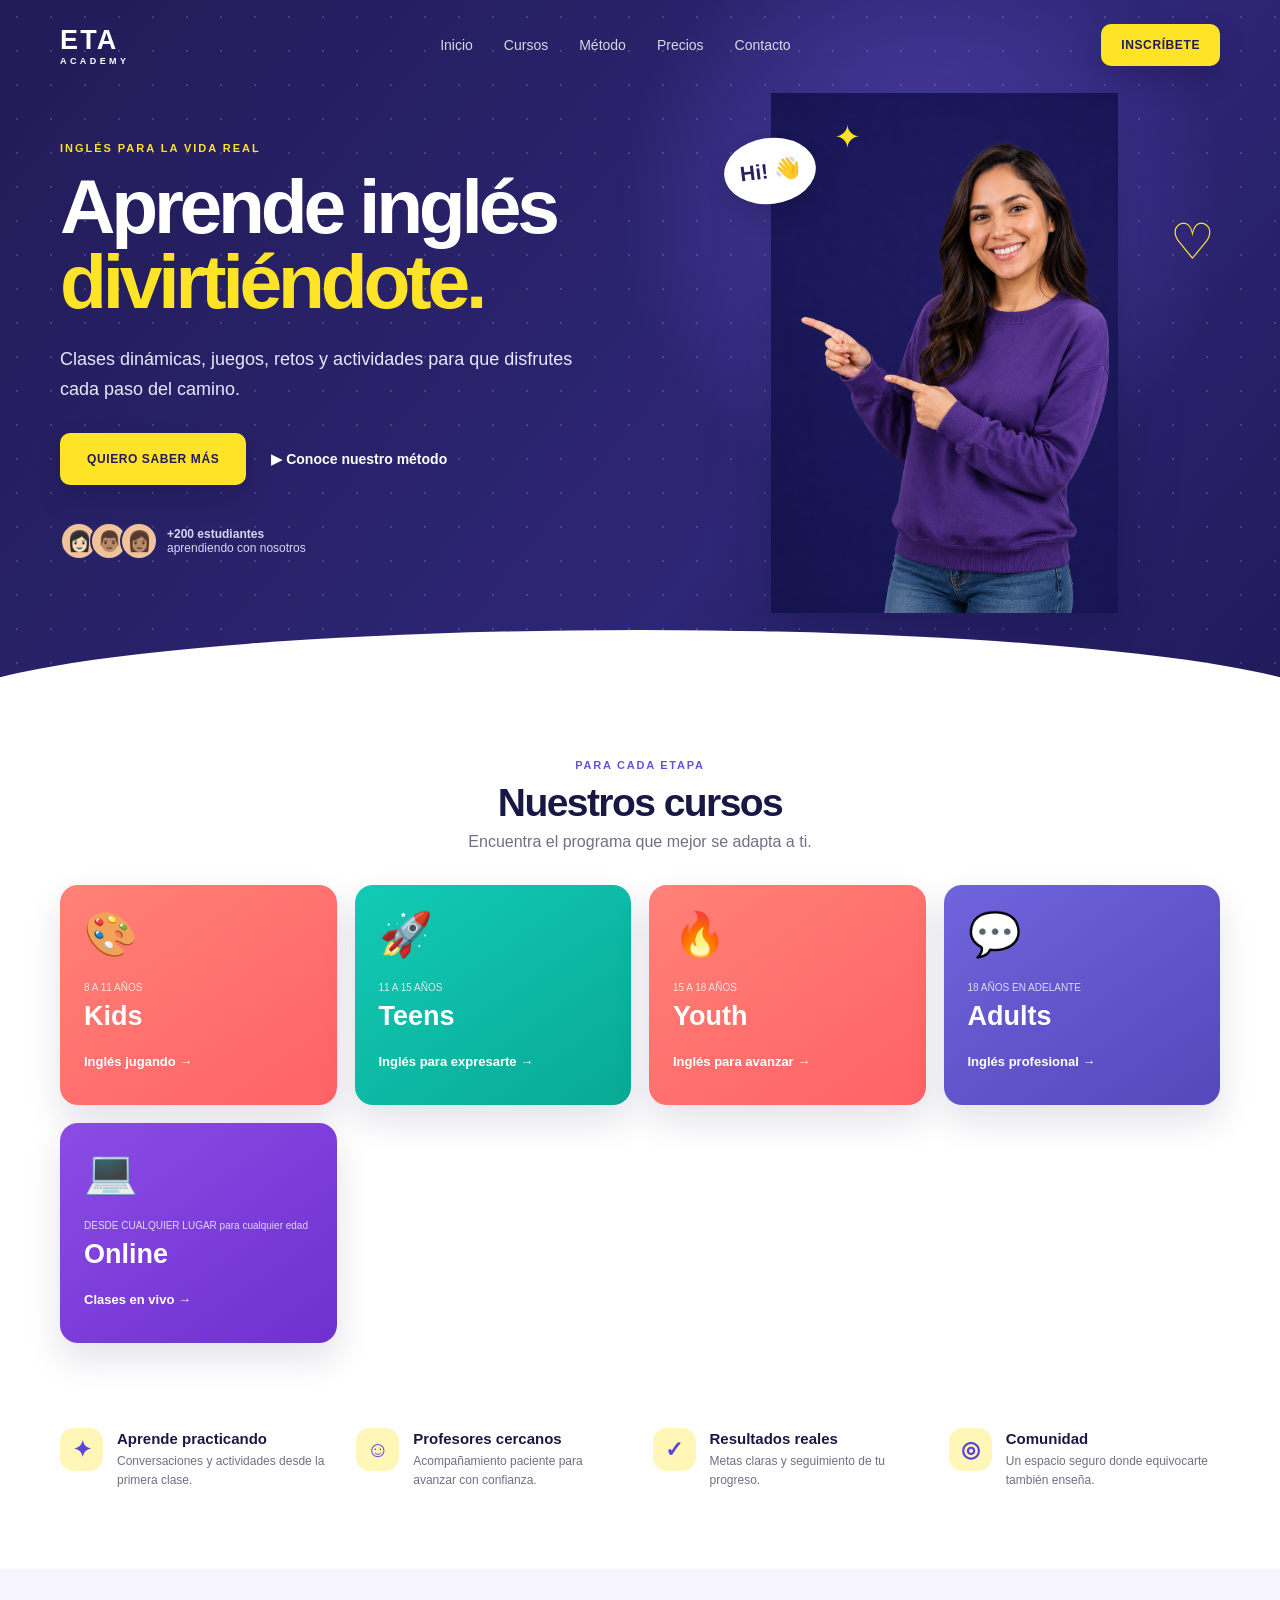
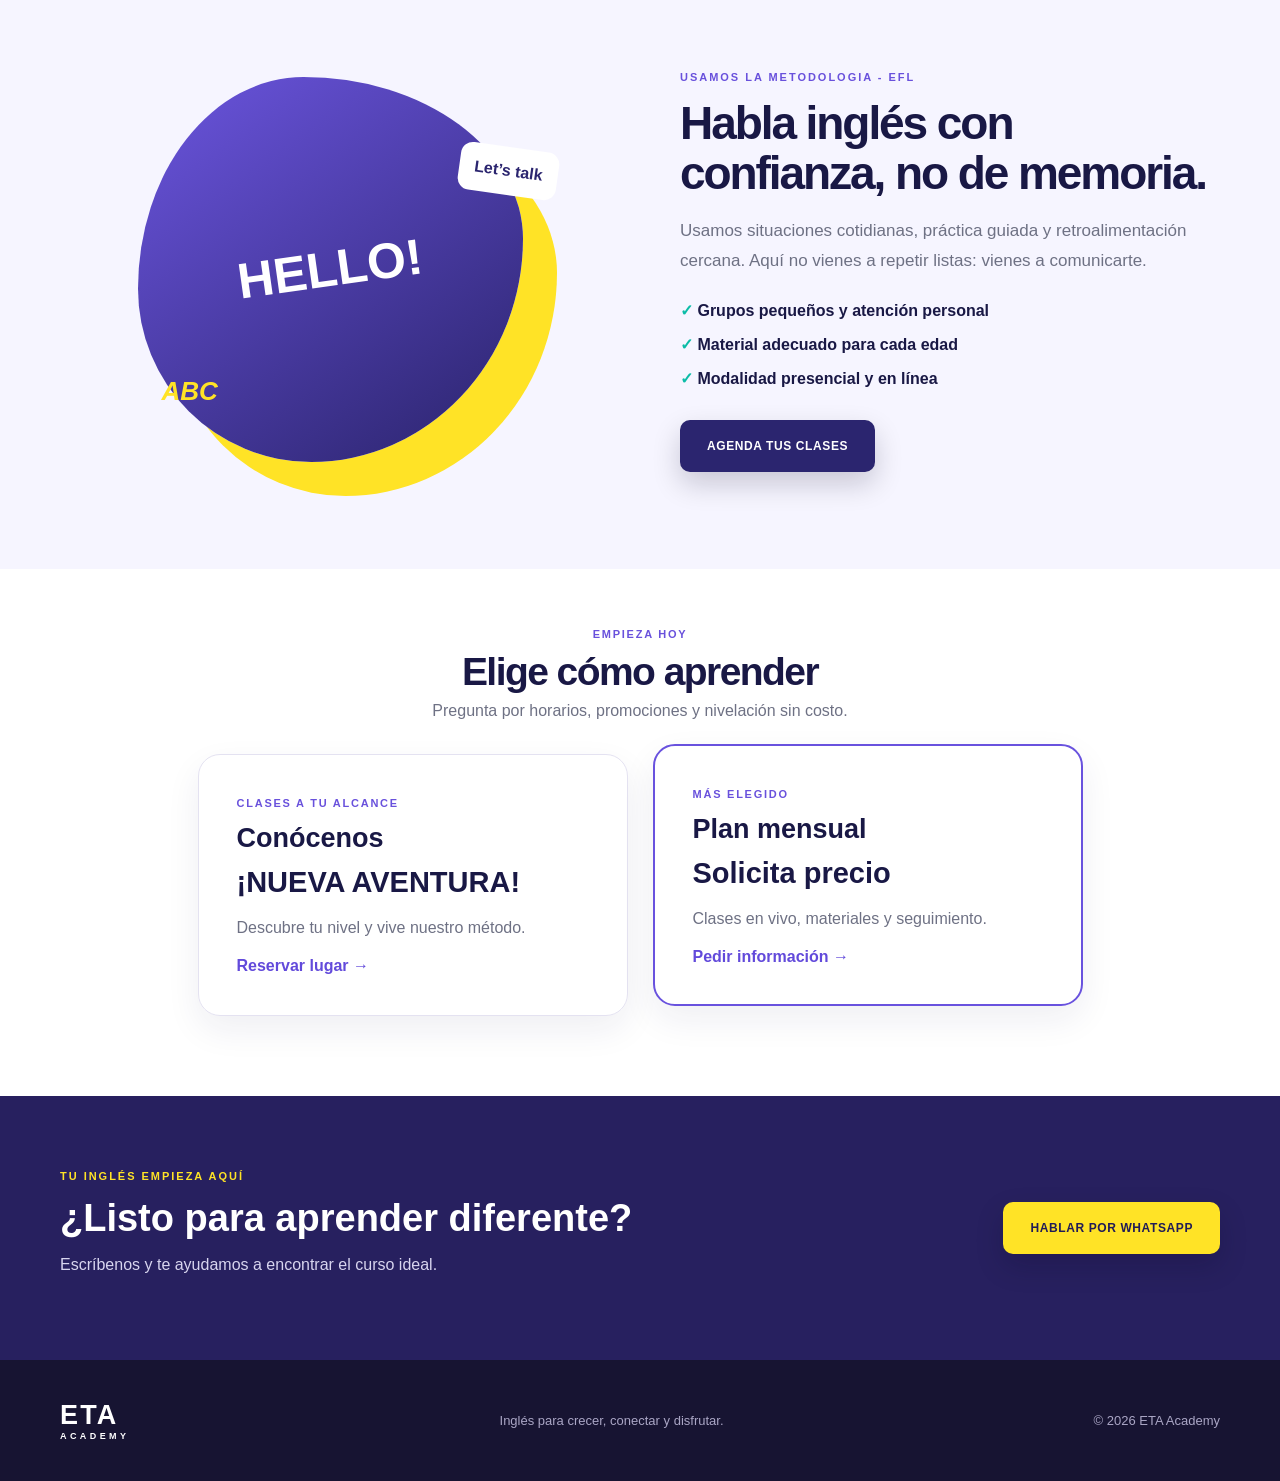
==== index.html @ 64747d6f "Update class description in index.html" ====
<!doctype html>
<html lang="es">
<head>
  <meta charset="UTF-8">
  <meta name="viewport" content="width=device-width, initial-scale=1.0">
  <meta name="description" content="Cursos de inglés para niños, adolescentes y adultos. Clases dinámicas presenciales y en línea.">
  <title>ETA Academy | Aprende inglés divirtiéndote</title>
  <link rel="stylesheet" href="styles.css">
</head>
<body>
  <header class="hero" id="inicio">
    <nav class="nav shell">
      <a class="brand" href="#inicio"><b>ETA</b><span>ACADEMY</span></a>
      <button class="menu" aria-label="Abrir menú" aria-expanded="false">☰</button>
      <div class="links">
        <a href="#inicio">Inicio</a><a href="#cursos">Cursos</a><a href="#metodo">Método</a>
        <a href="#precios">Precios</a><a href="#contacto">Contacto</a>
        

      </div>
      <a class="btn small" href="#contacto">Inscríbete</a>
    </nav>
    <div class="hero-grid shell">
      <div class="hero-copy">
        <span class="eyebrow">INGLÉS PARA LA VIDA REAL</span>
        <h1>Aprende inglés<br><em>divirtiéndote.</em></h1>
        <p>Clases dinámicas, juegos, retos y actividades para que disfrutes cada paso del camino.</p>
        <div class="actions"><a class="btn" href="#cursos">Quiero saber más</a><a href="#metodo">▶ Conoce nuestro método</a></div>
        <div class="students"><span>👩🏻</span><span>👨🏽</span><span>👩🏽</span><p><b>+200 estudiantes</b><br>aprendiendo con nosotros</p></div>
      </div>
      <div class="teacher">
        <div class="bubble">Hi! 👋</div><i class="star">✦</i><i class="heart">♡</i>
        <img src="assets/ita-teacher.png" alt="Profesora de inglés sonriendo y señalando">
      </div>
    </div>
    <div class="wave"></div>
  </header>

  <main>
    <section class="section shell" id="cursos">
      <div class="heading"><span>PARA CADA ETAPA</span><h2>Nuestros cursos</h2><p>Encuentra el programa que mejor se adapta a ti.</p></div>
      <div class="courses">
        <article class="coral"><b>🎨</b><small>8 A 11 AÑOS</small><h3>Kids</h3><a href="#contacto">Inglés jugando →</a></article>
        <article class="mint"><b>🚀</b><small>11 A 15 AÑOS</small><h3>Teens</h3><a href="#contacto">Inglés para expresarte →</a></article>
        <article class="orange"><b>🔥​</b><small>15 A 18 AÑOS</small><h3>Youth</h3><a href="#contacto">Inglés para avanzar →</a></article>
        <article class="violet"><b>💬</b><small>18 AÑOS EN ADELANTE</small><h3>Adults</h3><a href="#contacto">Inglés profesional →</a></article>
        <article class="purple"><b>💻</b><small>DESDE CUALQUIER LUGAR para cualquier edad</small><h3>Online</h3><a href="#contacto">Clases en vivo →</a></article>
      </div>
    </section>

    <section class="benefits shell">
      <article><b>✦</b><div><h3>Aprende practicando</h3><p>Conversaciones y actividades desde la primera clase.</p></div></article>
      <article><b>☺</b><div><h3>Profesores cercanos</h3><p>Acompañamiento paciente para avanzar con confianza.</p></div></article>
      <article><b>✓</b><div><h3>Resultados reales</h3><p>Metas claras y seguimiento de tu progreso.</p></div></article>
      <article><b>◎</b><div><h3>Comunidad</h3><p>Un espacio seguro donde equivocarte también enseña.</p></div></article>
    </section>

    <section class="method" id="metodo">
      <div class="method-grid shell">
        <div class="art"><div class="blob"><strong>HELLO!</strong><span>Let’s talk</span><i>ABC</i></div></div>
        <div class="method-copy"><span class="eyebrow purple-text">USAMOS LA METODOLOGIA - EFL</span><h2>Habla inglés con confianza, no de memoria.</h2><p>Usamos situaciones cotidianas, práctica guiada y retroalimentación cercana. Aquí no vienes a repetir listas: vienes a comunicarte.</p>
          <ul><li>✓ Grupos pequeños y atención personal</li><li>✓ Material adecuado para cada edad</li><li>✓ Modalidad presencial y en línea</li></ul>
          <a class="btn dark" href="#contacto">Agenda tus clases</a>
        </div>
      </div>
    </section>

    <section class="section shell" id="precios">
      <div class="heading"><span>EMPIEZA HOY</span><h2>Elige cómo aprender</h2><p>Pregunta por horarios, promociones y nivelación sin costo.</p></div>
      <div class="prices">
        <article><small>CLASES A TU ALCANCE</small><h3>Conócenos</h3><strong>¡NUEVA AVENTURA!</strong><p>Descubre tu nivel y vive nuestro método.</p><a href="#contacto">Reservar lugar →</a></article>
        <article class="featured"><small>MÁS ELEGIDO</small><h3>Plan mensual</h3><strong>Solicita precio</strong><p>Clases en vivo, materiales y seguimiento.</p><a href="#contacto">Pedir información →</a></article>
      </div>
    </section>

    <section class="cta" id="contacto"><div class="shell"><div><span class="eyebrow">TU INGLÉS EMPIEZA AQUÍ</span><h2>¿Listo para aprender diferente?</h2><p>Escríbenos y te ayudamos a encontrar el curso ideal.</p></div><a class="btn" href="https://wa.me/525545392497?text=Hola%2C%20quiero%20informaci%C3%B3n%20sobre%20los%20cursos%20de%20ETA%20Academy">Hablar por WhatsApp</a></div></section>
  </main>
  <footer><div class="shell"><div class="brand"><b>ETA</b><span>ACADEMY</span></div><p>Inglés para crecer, conectar y disfrutar.</p><p>© 2026 ETA Academy</p></div></footer>
  <script src="script.js"></script>
</body>
</html>
---- styles.css ----
:root {
  --ink: #191845;
  --indigo: #27205f;
  --yellow: #ffe326;
  --muted: #6e7184;
}
* {
  box-sizing: border-box;
}
html {
  scroll-behavior: smooth;
}
body {
  margin: 0;
  color: var(--ink);
  font-family: Arial, Helvetica, sans-serif;
}
a {
  text-decoration: none;
  color: inherit;
}
.shell {
  width: min(1160px, calc(100% - 40px));
  margin: auto;
}
.hero {
  min-height: 700px;
  position: relative;
  overflow: hidden;
  color: #fff;
  background:
    radial-gradient(circle at 72% 30%, #5142ad 0, transparent 29%),
    linear-gradient(130deg, #211c57, #2e2676 63%, #211b5b);
}
.hero:before {
  content: "";
  position: absolute;
  inset: 0;
  opacity: 0.15;
  background-image: radial-gradient(#fff 1px, transparent 1px);
  background-size: 34px 34px;
}
.nav {
  height: 90px;
  display: flex;
  align-items: center;
  justify-content: space-between;
  position: relative;
  z-index: 5;
}
.brand {
  display: flex;
  flex-direction: column;
  font-size: 9px;
  font-weight: 700;
  letter-spacing: 0.38em;
}
.brand b {
  font-size: 27px;
  letter-spacing: 0.08em;
}
.links {
  display: flex;
  gap: 31px;
  font-size: 14px;
}
.links a {
  opacity: 0.82;
}
.links a:hover {
  color: var(--yellow);
  opacity: 1;
}
.btn {
  display: inline-flex;
  min-height: 52px;
  align-items: center;
  justify-content: center;
  padding: 0 27px;
  border-radius: 10px;
  background: var(--yellow);
  color: #211c57;
  text-transform: uppercase;
  font-size: 12px;
  letter-spacing: 0.05em;
  font-weight: 900;
  box-shadow: 0 12px 28px #09062130;
  transition: 0.2s;
}
.btn:hover {
  transform: translateY(-2px);
}
.btn.small {
  min-height: 42px;
  padding: 0 20px;
}
.menu {
  display: none;
  background: none;
  border: 0;
  color: #fff;
  font-size: 25px;
}
.hero-grid {
  min-height: 525px;
  display: grid;
  grid-template-columns: 1.05fr 0.95fr;
  align-items: center;
  position: relative;
  z-index: 2;
}
.eyebrow {
  display: inline-block;
  margin-bottom: 15px;
  color: var(--yellow);
  font-size: 11px;
  font-weight: 900;
  letter-spacing: 0.18em;
}
.hero h1 {
  margin: 0;
  font-size: clamp(52px, 6vw, 80px);
  line-height: 0.98;
  letter-spacing: -0.055em;
}
.hero h1 em {
  color: var(--yellow);
  font-style: normal;
}
.hero-copy > p {
  max-width: 520px;
  margin: 24px 0 28px;
  color: #e9e7ff;
  font-size: 18px;
  line-height: 1.7;
}
.actions {
  display: flex;
  align-items: center;
  gap: 25px;
  font-weight: 700;
  font-size: 14px;
}
.students {
  display: flex;
  align-items: center;
  margin-top: 30px;
}
.students > span {
  display: grid;
  place-items: center;
  width: 38px;
  height: 38px;
  margin-right: -8px;
  border: 2px solid #2a246c;
  border-radius: 50%;
  background: #f1c39b;
  font-size: 20px;
}
.students p {
  margin-left: 17px;
  color: #d9d5f2;
  font-size: 12px;
}
.teacher {
  height: 520px;
  position: relative;
  display: flex;
  align-items: flex-end;
  justify-content: center;
}
.teacher img {
  width: 100%;
  height: 100%;
  object-fit: contain;
  object-position: bottom;
  filter: drop-shadow(0 22px 28px #09062840);
}
.bubble {
  position: absolute;
  z-index: 3;
  top: 45px;
  left: 55px;
  padding: 21px 16px;
  border-radius: 50%;
  background: #fff;
  color: #282160;
  font-size: 21px;
  font-weight: 900;
  transform: rotate(-7deg);
  box-shadow: 0 12px 25px #0002;
}
.star,
.heart {
  position: absolute;
  z-index: 3;
  color: var(--yellow);
  font-size: 32px;
  font-style: normal;
}
.star {
  top: 25px;
  left: 165px;
}
.heart {
  top: 120px;
  right: 5px;
  font-size: 50px;
}
.wave {
  position: absolute;
  z-index: 3;
  left: -5%;
  right: -5%;
  bottom: -110px;
  height: 180px;
  border-radius: 50% 50% 0 0/45% 45% 0 0;
  background: #fff;
}
.section {
  padding: 55px 0 80px;
}
.heading {
  text-align: center;
  margin-bottom: 34px;
}
.heading > span,
.prices small {
  color: #6951dc;
  font-size: 11px;
  font-weight: 900;
  letter-spacing: 0.16em;
}
.heading h2 {
  margin: 8px 0;
  font-size: 39px;
  letter-spacing: -0.04em;
}
.heading p {
  margin: 0;
  color: var(--muted);
}
.courses {
  display: grid;
  grid-template-columns: repeat(4, 1fr);
  gap: 18px;
}
.courses article {
  min-height: 220px;
  padding: 24px;
  border-radius: 18px;
  color: #fff;
  box-shadow: 0 16px 35px #1e195020;
  transition: 0.25s;
}
.courses article:hover {
  transform: translateY(-6px);
}
.courses b {
  display: block;
  margin-bottom: 17px;
  font-size: 43px;
}
.courses small {
  font-size: 10px;
  opacity: 0.78;
}
.courses h3 {
  margin: 6px 0 20px;
  font-size: 27px;
}
.courses a {
  font-size: 13px;
  font-weight: 800;
}
.coral {
  background: linear-gradient(145deg, #ff8177, #ff6265);
}
.mint {
  background: linear-gradient(145deg, #12cbb5, #08a995);
}
.orange
{
    background: linear-gradient(145deg, #ff8177, #ff6265);
}
.violet {
  background: linear-gradient(145deg, #7064dc, #5547bc);
}
.purple {
  background: linear-gradient(145deg, #8b4ce5, #6e30cf);
}
.benefits {
  display: grid;
  grid-template-columns: repeat(4, 1fr);
  gap: 25px;
  padding: 5px 0 80px;
}
.benefits article {
  display: flex;
  gap: 14px;
}
.benefits article > b {
  flex: 0 0 43px;
  height: 43px;
  display: grid;
  place-items: center;
  border-radius: 14px;
  background: #fff6b8;
  color: #5b45d8;
  font-size: 22px;
}
.benefits h3 {
  margin: 2px 0 5px;
  font-size: 15px;
}
.benefits p {
  margin: 0;
  color: var(--muted);
  font-size: 12px;
  line-height: 1.55;
}
.method {
  padding: 90px 0;
  background: #f6f5ff;
}
.method-grid {
  display: grid;
  grid-template-columns: 1fr 1fr;
  gap: 80px;
  align-items: center;
}
.art {
  min-height: 420px;
  display: grid;
  place-items: center;
}
.blob {
  width: 385px;
  height: 385px;
  position: relative;
  display: grid;
  place-items: center;
  border-radius: 43% 57% 55% 45%/55% 42% 58% 45%;
  background: linear-gradient(145deg, #6b55df, #2a236b);
  box-shadow: 34px 34px 0 var(--yellow);
  color: #fff;
}
.blob strong {
  font-size: 50px;
  transform: rotate(-8deg);
}
.blob span {
  position: absolute;
  right: -35px;
  top: 70px;
  padding: 15px;
  border-radius: 12px;
  background: #fff;
  color: #2b256f;
  font-weight: 800;
  transform: rotate(8deg);
}
.blob i {
  position: absolute;
  left: 24px;
  bottom: 55px;
  color: var(--yellow);
  font-size: 26px;
  font-weight: 900;
}
.purple-text {
  color: #6951dc;
}
.method-copy h2 {
  margin: 0;
  font-size: 46px;
  line-height: 1.1;
  letter-spacing: -0.045em;
}
.method-copy > p {
  color: var(--muted);
  font-size: 17px;
  line-height: 1.75;
}
.method-copy ul {
  list-style: none;
  padding: 0;
  margin: 25px 0 32px;
  display: grid;
  gap: 15px;
  font-weight: 700;
}
.method-copy li::first-letter {
  color: #0bbca7;
}
.btn.dark {
  background: #2b256f;
  color: #fff;
}
.prices {
  display: grid;
  grid-template-columns: repeat(2, minmax(0, 430px));
  justify-content: center;
  gap: 25px;
}
.prices article {
  padding: 38px;
  border: 1px solid #e4e2f1;
  border-radius: 22px;
  box-shadow: 0 14px 35px #1d184e12;
}
.prices .featured {
  border: 2px solid #6952de;
  transform: translateY(-10px);
}
.prices h3 {
  margin: 12px 0;
  font-size: 27px;
}
.prices strong {
  font-size: 29px;
}
.prices p {
  color: var(--muted);
  line-height: 1.6;
}
.prices a {
  color: #624adb;
  font-weight: 900;
}
.cta {
  padding: 70px 0;
  background: #27205f;
  color: #fff;
}
.cta > .shell {
  display: flex;
  align-items: center;
  justify-content: space-between;
  gap: 40px;
}
.cta h2 {
  margin: 0;
  font-size: 38px;
}
.cta p {
  color: #d8d5ef;
}
footer {
  padding: 40px 0;
  background: #171432;
  color: #fff;
}
footer > .shell {
  display: flex;
  align-items: center;
  justify-content: space-between;
}
footer p {
  color: #aaa6c5;
  font-size: 13px;
}
@media (max-width: 900px) {
  .links {
    display: none;
    position: absolute;
    top: 70px;
    left: 0;
    right: 0;
    padding: 24px;
    flex-direction: column;
    background: #211c57;
    border-radius: 14px;
  }
  .links.open {
    display: flex;
  }
  .menu {
    display: block;
  }
  .nav > .btn {
    display: none;
  }
  .hero-grid {
    grid-template-columns: 1fr;
    text-align: center;
    padding-top: 45px;
  }
  .hero-copy {
    display: flex;
    flex-direction: column;
    align-items: center;
  }
  .teacher {
    height: 430px;
    width: min(520px, 100%);
    margin: auto;
  }
  .wave {
    bottom: -135px;
  }
  .courses,
  .benefits {
    grid-template-columns: repeat(2, 1fr);
  }
  .method-grid {
    grid-template-columns: 1fr;
    gap: 30px;
  }
  .method-copy {
    text-align: center;
  }
  .method-copy ul {
    width: max-content;
    max-width: 100%;
    margin-inline: auto;
    text-align: left;
  }
}
@media (max-width: 600px) {
  .shell {
    width: calc(100% - 28px);
  }
  .nav {
    height: 72px;
  }
  .hero h1 {
    font-size: 47px;
  }
  .hero-copy > p {
    font-size: 16px;
  }
  .actions {
    flex-direction: column;
  }
  .teacher {
    height: 360px;
  }
  .bubble {
    left: 5px;
    top: 20px;
  }
  .courses,
  .benefits,
  .prices {
    grid-template-columns: 1fr;
  }
  .section {
    padding: 55px 0;
  }
  .method {
    padding: 60px 0;
  }
  .art {
    min-height: 310px;
  }
  .blob {
    width: 270px;
    height: 270px;
    box-shadow: 20px 20px 0 var(--yellow);
  }
  .blob strong {
    font-size: 37px;
  }
  .method-copy h2 {
    font-size: 36px;
  }
  .prices .featured {
    transform: none;
  }
  .cta > .shell,
  footer > .shell {
    flex-direction: column;
    text-align: center;
    gap: 20px;
  }
}
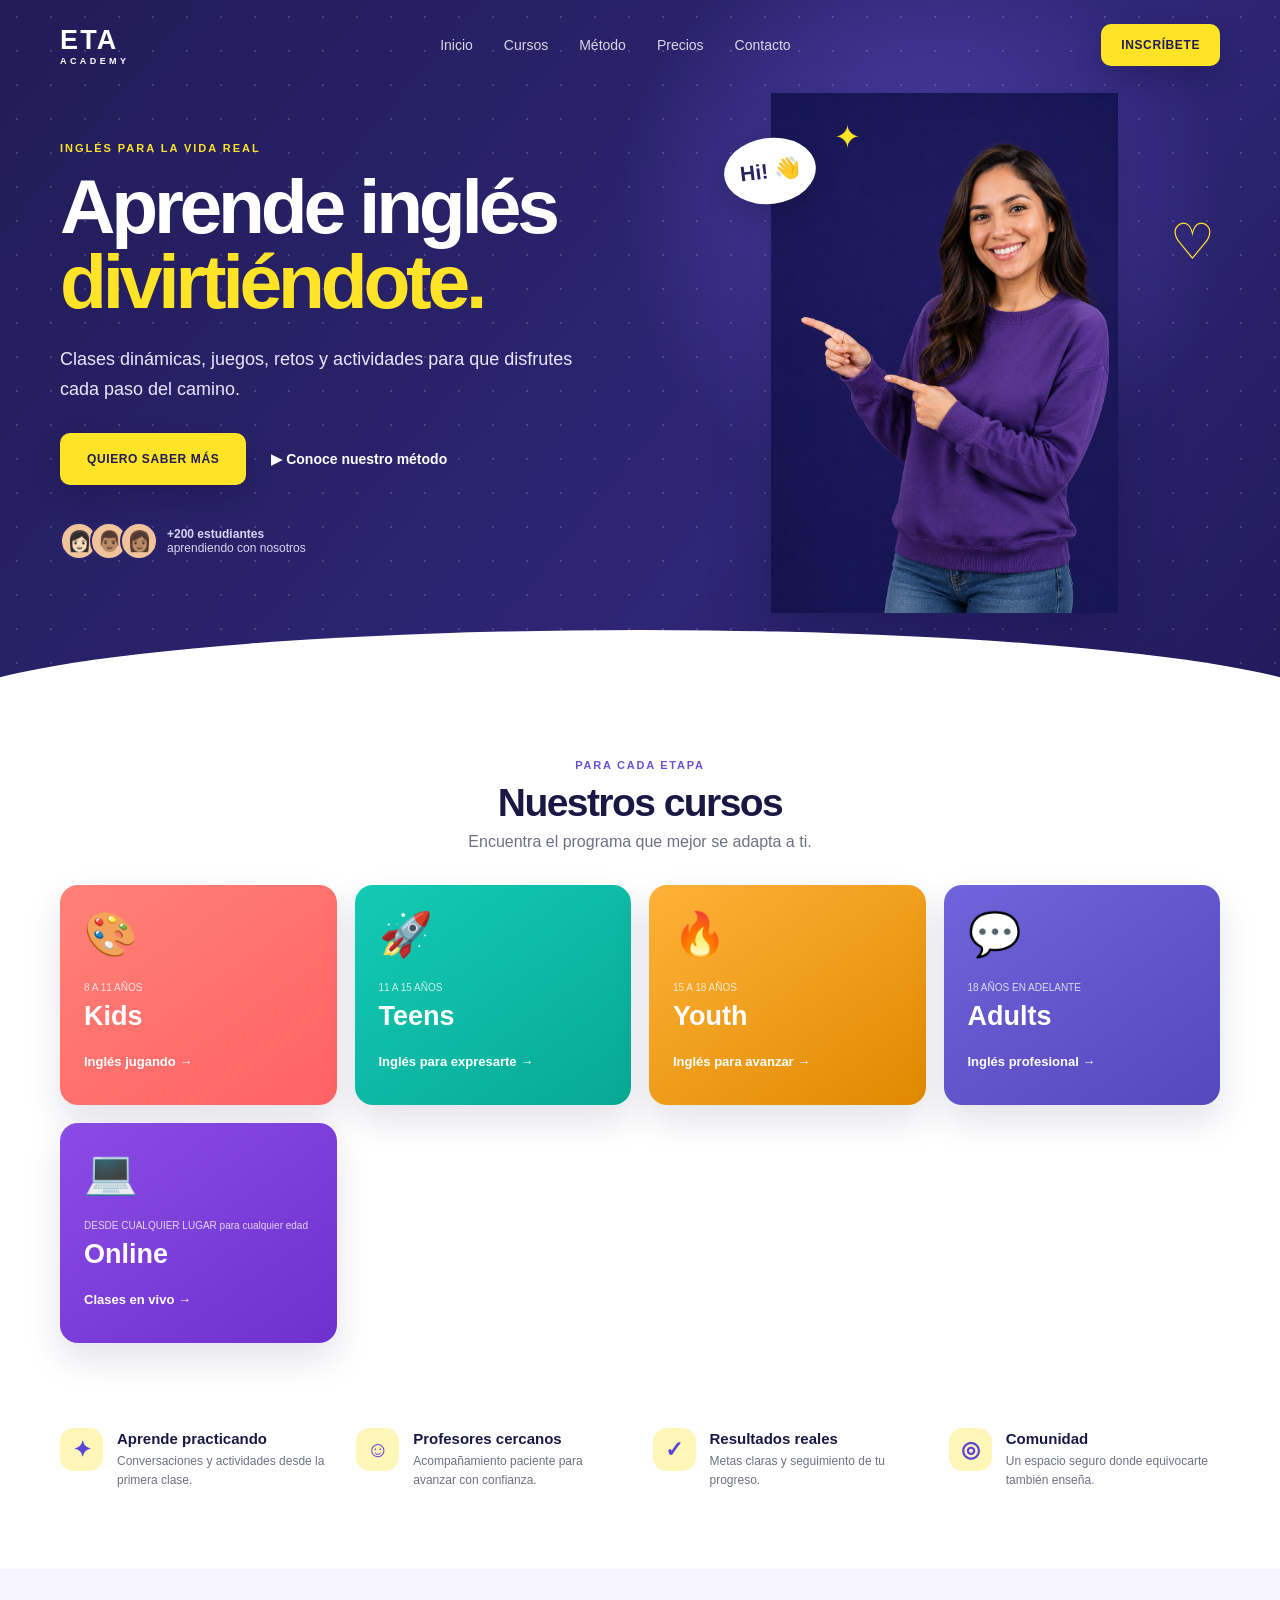
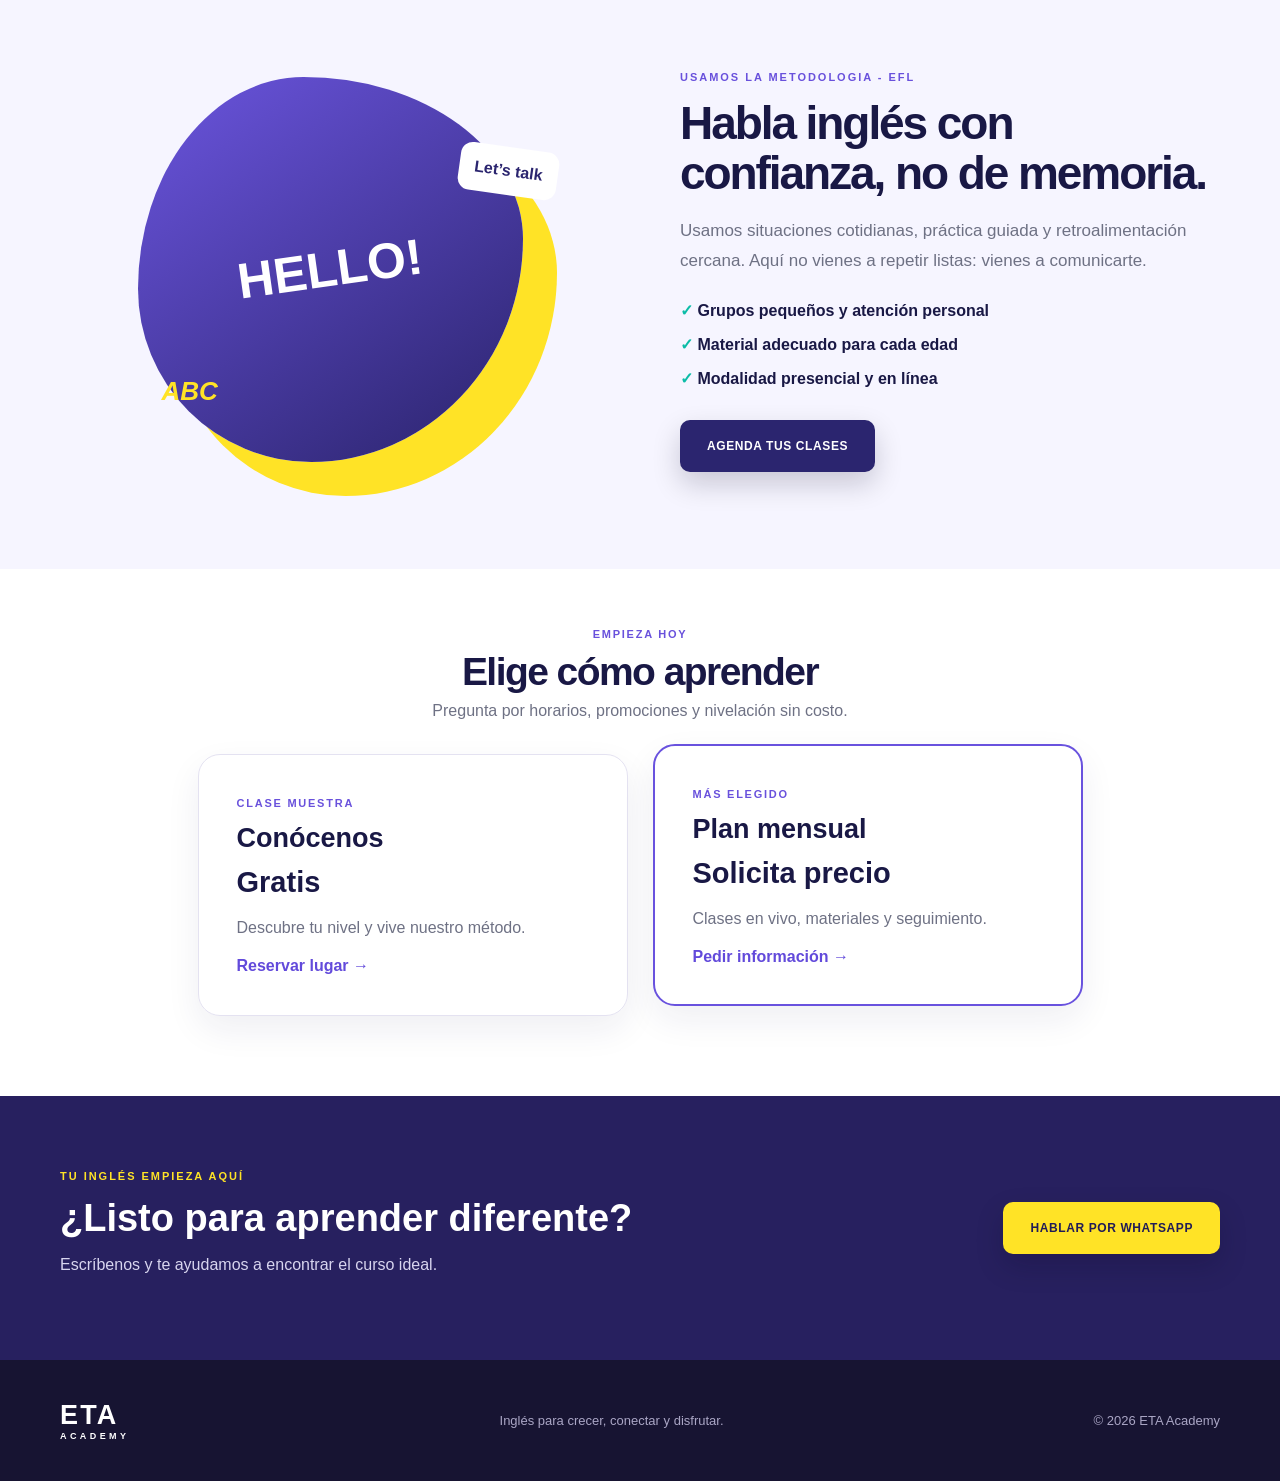
==== commit 5b408b9e: "Updating web page" ====
--- a/index.html
+++ b/index.html
@@ -40,11 +40,11 @@
     <section class="section shell" id="cursos">
       <div class="heading"><span>PARA CADA ETAPA</span><h2>Nuestros cursos</h2><p>Encuentra el programa que mejor se adapta a ti.</p></div>
       <div class="courses">
-        <article class="coral"><b>🎨</b><small>8 A 11 AÑOS</small><h3>Kids</h3><a href="#contacto">Inglés jugando →</a></article>
-        <article class="mint"><b>🚀</b><small>11 A 15 AÑOS</small><h3>Teens</h3><a href="#contacto">Inglés para expresarte →</a></article>
-        <article class="orange"><b>🔥​</b><small>15 A 18 AÑOS</small><h3>Youth</h3><a href="#contacto">Inglés para avanzar →</a></article>
-        <article class="violet"><b>💬</b><small>18 AÑOS EN ADELANTE</small><h3>Adults</h3><a href="#contacto">Inglés profesional →</a></article>
-        <article class="purple"><b>💻</b><small>DESDE CUALQUIER LUGAR para cualquier edad</small><h3>Online</h3><a href="#contacto">Clases en vivo →</a></article>
+        <article class="coral"><b>🎨</b><small>8 A 11 AÑOS</small><h3>Kids</h3><a href="curso-kids.html">Inglés jugando →</a></article>
+        <article class="mint"><b>🚀</b><small>11 A 15 AÑOS</small><h3>Teens</h3><a href="curso-teens.html">Inglés para expresarte →</a></article>
+        <article class="orange"><b>🔥​</b><small>15 A 18 AÑOS</small><h3>Youth</h3><a href="curso-youth.html">Inglés para avanzar →</a></article>
+        <article class="violet"><b>💬</b><small>18 AÑOS EN ADELANTE</small><h3>Adults</h3><a href="curso-adults.html">Inglés profesional →</a></article>
+        <article class="purple"><b>💻</b><small>DESDE CUALQUIER LUGAR para cualquier edad</small><h3>Online</h3><a href="curso-online.html">Clases en vivo →</a></article>
       </div>
     </section>
 
@@ -65,10 +65,15 @@
       </div>
     </section>
 
+    <section>
+
+
+    </section>
+
     <section class="section shell" id="precios">
       <div class="heading"><span>EMPIEZA HOY</span><h2>Elige cómo aprender</h2><p>Pregunta por horarios, promociones y nivelación sin costo.</p></div>
       <div class="prices">
-        <article><small>CLASES A TU ALCANCE</small><h3>Conócenos</h3><strong>¡NUEVA AVENTURA!</strong><p>Descubre tu nivel y vive nuestro método.</p><a href="#contacto">Reservar lugar →</a></article>
+        <article><small>CLASE MUESTRA</small><h3>Conócenos</h3><strong>Gratis</strong><p>Descubre tu nivel y vive nuestro método.</p><a href="#contacto">Reservar lugar →</a></article>
         <article class="featured"><small>MÁS ELEGIDO</small><h3>Plan mensual</h3><strong>Solicita precio</strong><p>Clases en vivo, materiales y seguimiento.</p><a href="#contacto">Pedir información →</a></article>
       </div>
     </section>
--- a/styles.css
+++ b/styles.css
@@ -279,9 +279,8 @@
 .mint {
   background: linear-gradient(145deg, #12cbb5, #08a995);
 }
-.orange
-{
-    background: linear-gradient(145deg, #ff8177, #ff6265);
+.orange {
+  background: linear-gradient(145deg, #ffb238, #e08900);
 }
 .violet {
   background: linear-gradient(145deg, #7064dc, #5547bc);
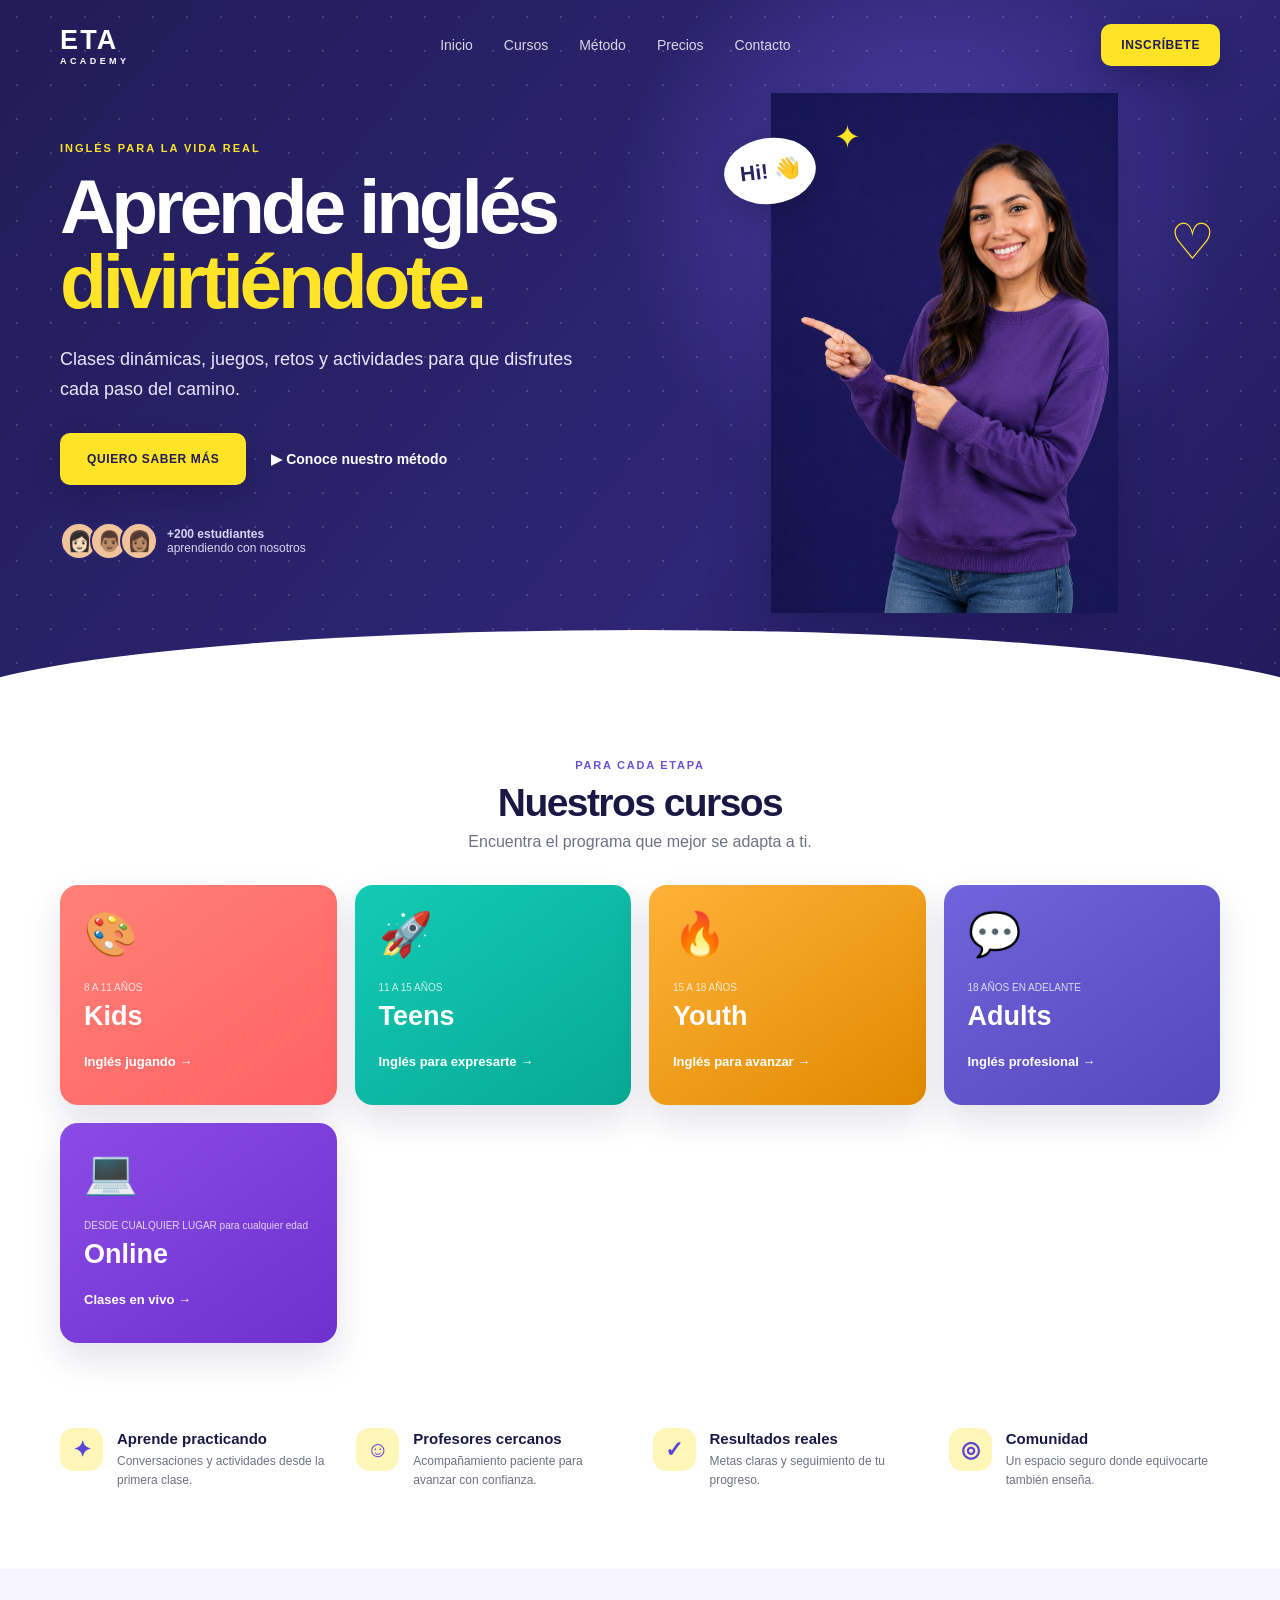
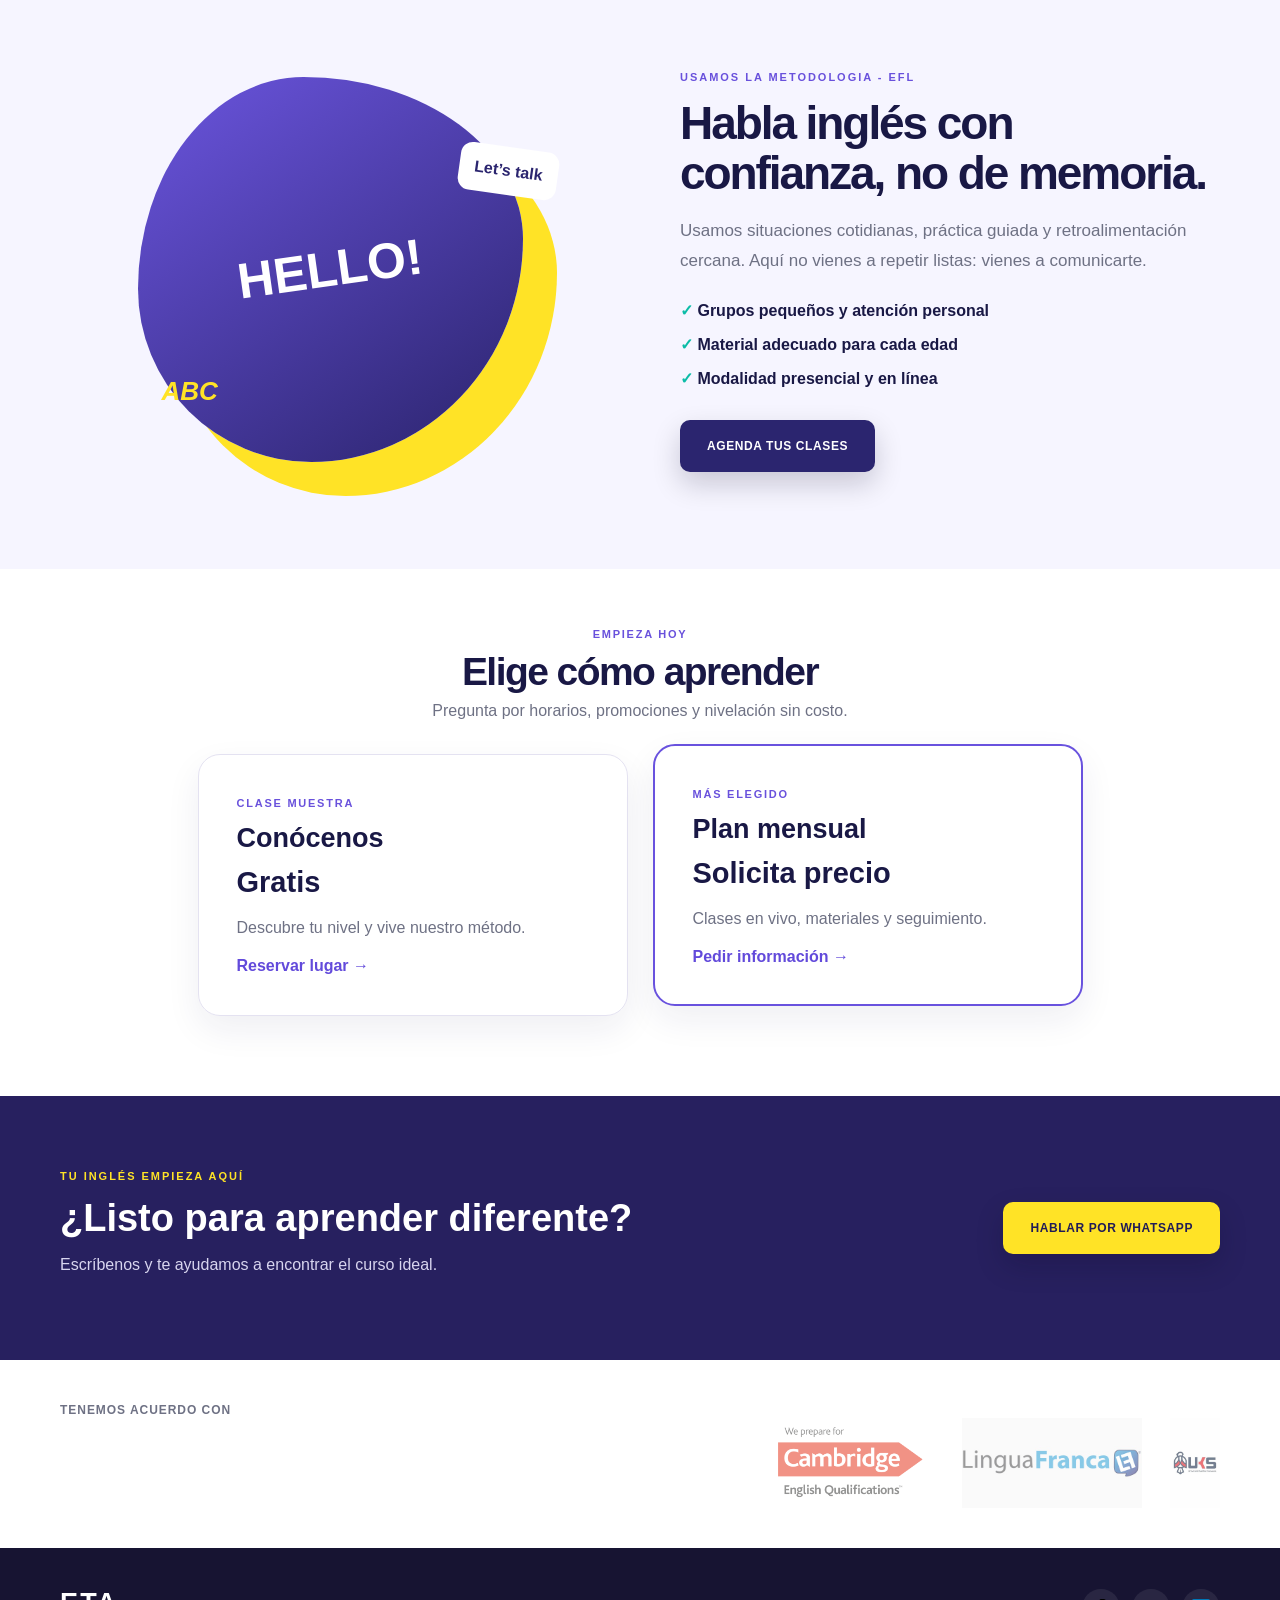
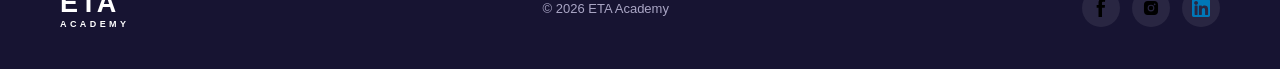
==== commit 0470b643: "It was added the partners and social media" ====
--- a/index.html
+++ b/index.html
@@ -1,12 +1,15 @@
 <!doctype html>
 <html lang="es">
+
 <head>
   <meta charset="UTF-8">
   <meta name="viewport" content="width=device-width, initial-scale=1.0">
-  <meta name="description" content="Cursos de inglés para niños, adolescentes y adultos. Clases dinámicas presenciales y en línea.">
+  <meta name="description"
+    content="Cursos de inglés para niños, adolescentes y adultos. Clases dinámicas presenciales y en línea.">
   <title>ETA Academy | Aprende inglés divirtiéndote</title>
-  <link rel="stylesheet" href="styles.css">
+  <link rel="stylesheet" href="css/styles.css">
 </head>
+
 <body>
   <header class="hero" id="inicio">
     <nav class="nav shell">
@@ -15,7 +18,7 @@
       <div class="links">
         <a href="#inicio">Inicio</a><a href="#cursos">Cursos</a><a href="#metodo">Método</a>
         <a href="#precios">Precios</a><a href="#contacto">Contacto</a>
-        
+
 
       </div>
       <a class="btn small" href="#contacto">Inscríbete</a>
@@ -25,12 +28,15 @@
         <span class="eyebrow">INGLÉS PARA LA VIDA REAL</span>
         <h1>Aprende inglés<br><em>divirtiéndote.</em></h1>
         <p>Clases dinámicas, juegos, retos y actividades para que disfrutes cada paso del camino.</p>
-        <div class="actions"><a class="btn" href="#cursos">Quiero saber más</a><a href="#metodo">▶ Conoce nuestro método</a></div>
-        <div class="students"><span>👩🏻</span><span>👨🏽</span><span>👩🏽</span><p><b>+200 estudiantes</b><br>aprendiendo con nosotros</p></div>
+        <div class="actions"><a class="btn" href="#cursos">Quiero saber más</a><a href="#metodo">▶ Conoce nuestro
+            método</a></div>
+        <div class="students"><span>👩🏻</span><span>👨🏽</span><span>👩🏽</span>
+          <p><b>+200 estudiantes</b><br>aprendiendo con nosotros</p>
+        </div>
       </div>
       <div class="teacher">
         <div class="bubble">Hi! 👋</div><i class="star">✦</i><i class="heart">♡</i>
-        <img src="assets/ita-teacher.png" alt="Profesora de inglés sonriendo y señalando">
+        <img src="assets/images/ita-teacher.png" alt="Profesora de inglés sonriendo y señalando">
       </div>
     </div>
     <div class="wave"></div>
@@ -38,28 +44,70 @@
 
   <main>
     <section class="section shell" id="cursos">
-      <div class="heading"><span>PARA CADA ETAPA</span><h2>Nuestros cursos</h2><p>Encuentra el programa que mejor se adapta a ti.</p></div>
+      <div class="heading"><span>PARA CADA ETAPA</span>
+        <h2>Nuestros cursos</h2>
+        <p>Encuentra el programa que mejor se adapta a ti.</p>
+      </div>
       <div class="courses">
-        <article class="coral"><b>🎨</b><small>8 A 11 AÑOS</small><h3>Kids</h3><a href="curso-kids.html">Inglés jugando →</a></article>
-        <article class="mint"><b>🚀</b><small>11 A 15 AÑOS</small><h3>Teens</h3><a href="curso-teens.html">Inglés para expresarte →</a></article>
-        <article class="orange"><b>🔥​</b><small>15 A 18 AÑOS</small><h3>Youth</h3><a href="curso-youth.html">Inglés para avanzar →</a></article>
-        <article class="violet"><b>💬</b><small>18 AÑOS EN ADELANTE</small><h3>Adults</h3><a href="curso-adults.html">Inglés profesional →</a></article>
-        <article class="purple"><b>💻</b><small>DESDE CUALQUIER LUGAR para cualquier edad</small><h3>Online</h3><a href="curso-online.html">Clases en vivo →</a></article>
+        <article class="coral"><b>🎨</b><small>8 A 11 AÑOS</small>
+          <h3>Kids</h3><a href="cursos/curso-kids.html">Inglés jugando →</a>
+        </article>
+        <article class="mint"><b>🚀</b><small>11 A 15 AÑOS</small>
+          <h3>Teens</h3><a href="cursos/curso-teens.html">Inglés para expresarte →</a>
+        </article>
+        <article class="orange"><b>🔥​</b><small>15 A 18 AÑOS</small>
+          <h3>Youth</h3><a href="cursos/curso-youth.html">Inglés para avanzar →</a>
+        </article>
+        <article class="violet"><b>💬</b><small>18 AÑOS EN ADELANTE</small>
+          <h3>Adults</h3><a href="cursos/curso-adults.html">Inglés profesional →</a>
+        </article>
+        <article class="purple"><b>💻</b><small>DESDE CUALQUIER LUGAR para cualquier edad</small>
+          <h3>Online</h3><a href="cursos/curso-online.html">Clases en vivo →</a>
+        </article>
       </div>
     </section>
 
     <section class="benefits shell">
-      <article><b>✦</b><div><h3>Aprende practicando</h3><p>Conversaciones y actividades desde la primera clase.</p></div></article>
-      <article><b>☺</b><div><h3>Profesores cercanos</h3><p>Acompañamiento paciente para avanzar con confianza.</p></div></article>
-      <article><b>✓</b><div><h3>Resultados reales</h3><p>Metas claras y seguimiento de tu progreso.</p></div></article>
-      <article><b>◎</b><div><h3>Comunidad</h3><p>Un espacio seguro donde equivocarte también enseña.</p></div></article>
+      <article><b>✦</b>
+        <div>
+          <h3>Aprende practicando</h3>
+          <p>Conversaciones y actividades desde la primera clase.</p>
+        </div>
+      </article>
+      <article><b>☺</b>
+        <div>
+          <h3>Profesores cercanos</h3>
+          <p>Acompañamiento paciente para avanzar con confianza.</p>
+        </div>
+      </article>
+      <article><b>✓</b>
+        <div>
+          <h3>Resultados reales</h3>
+          <p>Metas claras y seguimiento de tu progreso.</p>
+        </div>
+      </article>
+      <article><b>◎</b>
+        <div>
+          <h3>Comunidad</h3>
+          <p>Un espacio seguro donde equivocarte también enseña.</p>
+        </div>
+      </article>
     </section>
 
     <section class="method" id="metodo">
       <div class="method-grid shell">
-        <div class="art"><div class="blob"><strong>HELLO!</strong><span>Let’s talk</span><i>ABC</i></div></div>
-        <div class="method-copy"><span class="eyebrow purple-text">USAMOS LA METODOLOGIA - EFL</span><h2>Habla inglés con confianza, no de memoria.</h2><p>Usamos situaciones cotidianas, práctica guiada y retroalimentación cercana. Aquí no vienes a repetir listas: vienes a comunicarte.</p>
-          <ul><li>✓ Grupos pequeños y atención personal</li><li>✓ Material adecuado para cada edad</li><li>✓ Modalidad presencial y en línea</li></ul>
+        <div class="art">
+          <div class="blob"><strong>HELLO!</strong><span>Let’s talk</span><i>ABC</i></div>
+        </div>
+        <div class="method-copy"><span class="eyebrow purple-text">USAMOS LA METODOLOGIA - EFL</span>
+          <h2>Habla inglés con confianza, no de memoria.</h2>
+          <p>Usamos situaciones cotidianas, práctica guiada y retroalimentación cercana. Aquí no vienes a repetir
+            listas: vienes a comunicarte.</p>
+          <ul>
+            <li>✓ Grupos pequeños y atención personal</li>
+            <li>✓ Material adecuado para cada edad</li>
+            <li>✓ Modalidad presencial y en línea</li>
+          </ul>
           <a class="btn dark" href="#contacto">Agenda tus clases</a>
         </div>
       </div>
@@ -71,16 +119,63 @@
     </section>
 
     <section class="section shell" id="precios">
-      <div class="heading"><span>EMPIEZA HOY</span><h2>Elige cómo aprender</h2><p>Pregunta por horarios, promociones y nivelación sin costo.</p></div>
+      <div class="heading"><span>EMPIEZA HOY</span>
+        <h2>Elige cómo aprender</h2>
+        <p>Pregunta por horarios, promociones y nivelación sin costo.</p>
+      </div>
       <div class="prices">
-        <article><small>CLASE MUESTRA</small><h3>Conócenos</h3><strong>Gratis</strong><p>Descubre tu nivel y vive nuestro método.</p><a href="#contacto">Reservar lugar →</a></article>
-        <article class="featured"><small>MÁS ELEGIDO</small><h3>Plan mensual</h3><strong>Solicita precio</strong><p>Clases en vivo, materiales y seguimiento.</p><a href="#contacto">Pedir información →</a></article>
+        <article><small>CLASE MUESTRA</small>
+          <h3>Conócenos</h3><strong>Gratis</strong>
+          <p>Descubre tu nivel y vive nuestro método.</p><a href="#contacto">Reservar lugar →</a>
+        </article>
+        <article class="featured"><small>MÁS ELEGIDO</small>
+          <h3>Plan mensual</h3><strong>Solicita precio</strong>
+          <p>Clases en vivo, materiales y seguimiento.</p><a href="#contacto">Pedir información →</a>
+        </article>
       </div>
     </section>
 
-    <section class="cta" id="contacto"><div class="shell"><div><span class="eyebrow">TU INGLÉS EMPIEZA AQUÍ</span><h2>¿Listo para aprender diferente?</h2><p>Escríbenos y te ayudamos a encontrar el curso ideal.</p></div><a class="btn" href="https://wa.me/525545392497?text=Hola%2C%20quiero%20informaci%C3%B3n%20sobre%20los%20cursos%20de%20ETA%20Academy">Hablar por WhatsApp</a></div></section>
+    <section class="cta" id="contacto">
+      <div class="shell">
+        <div><span class="eyebrow">TU INGLÉS EMPIEZA AQUÍ</span>
+          <h2>¿Listo para aprender diferente?</h2>
+          <p>Escríbenos y te ayudamos a encontrar el curso ideal.</p>
+        </div><a class="btn"
+          href="https://wa.me/525545392497?text=Hola%2C%20quiero%20informaci%C3%B3n%20sobre%20los%20cursos%20de%20ETA%20Academy">Hablar
+          por WhatsApp</a>
+      </div>
+    </section>
   </main>
-  <footer><div class="shell"><div class="brand"><b>ETA</b><span>ACADEMY</span></div><p>Inglés para crecer, conectar y disfrutar.</p><p>© 2026 ETA Academy</p></div></footer>
-  <script src="script.js"></script>
+
+  
+<section class="partners shell">
+  <span class="label">Tenemos acuerdo con</span>
+  <div class="partners-grid">
+    <img src="assets/partners/cambridge.webp" alt="Cambridge">
+    <img src="assets/partners/linguaFranca.jpeg" alt="Lingua Franca">
+    <img src="assets/partners/uks.jpeg" alt="UKS ">
+  </div>
+</section>
+
+
+<footer>
+  <div class="shell">
+    <div class="brand"><b>ETA</b><span>ACADEMY</span></div>
+    <p>© 2026 ETA Academy</p>
+    <nav class="socialmedia">
+      <a href="https://facebook.com/TU_PAGINA" target="_blank" rel="noopener">
+        <img src="assets/images/facebook.svg" alt="Visita nuestro Facebook">
+      </a>
+      <a href="https://instagram.com/TU_USUARIO" target="_blank" rel="noopener">
+        <img src="assets/images/instagram.svg" alt="Visita nuestro Instagram">
+      </a>
+      <a href="https://linkedin.com/" target="_blank" rel="noopener">
+        <img src="assets/images/linkedin.svg" alt="Visita nuestro TikTok">
+      </a>
+    </nav>
+  </div>
+</footer>
+  <script src="js/script.js"></script>
 </body>
-</html>
+
+</html>
--- a/css/styles.css
+++ b/css/styles.css
@@ -0,0 +1,654 @@
+:root {
+  --ink: #191845;
+  --indigo: #27205f;
+  --yellow: #ffe326;
+  --muted: #6e7184;
+}
+* {
+  box-sizing: border-box;
+}
+html {
+  scroll-behavior: smooth;
+}
+body {
+  margin: 0;
+  color: var(--ink);
+  font-family: Arial, Helvetica, sans-serif;
+}
+a {
+  text-decoration: none;
+  color: inherit;
+}
+.shell {
+  width: min(1160px, calc(100% - 40px));
+  margin: auto;
+}
+.hero {
+  min-height: 700px;
+  position: relative;
+  overflow: hidden;
+  color: #fff;
+  background:
+    radial-gradient(circle at 72% 30%, #5142ad 0, transparent 29%),
+    linear-gradient(130deg, #211c57, #2e2676 63%, #211b5b);
+}
+.hero:before {
+  content: "";
+  position: absolute;
+  inset: 0;
+  opacity: 0.15;
+  background-image: radial-gradient(#fff 1px, transparent 1px);
+  background-size: 34px 34px;
+}
+.nav {
+  height: 90px;
+  display: flex;
+  align-items: center;
+  justify-content: space-between;
+  position: relative;
+  z-index: 5;
+}
+.brand {
+  display: flex;
+  flex-direction: column;
+  font-size: 9px;
+  font-weight: 700;
+  letter-spacing: 0.38em;
+}
+.brand b {
+  font-size: 27px;
+  letter-spacing: 0.08em;
+}
+.links {
+  display: flex;
+  gap: 31px;
+  font-size: 14px;
+}
+.links a {
+  opacity: 0.82;
+}
+.links a:hover {
+  color: var(--yellow);
+  opacity: 1;
+}
+.btn {
+  display: inline-flex;
+  min-height: 52px;
+  align-items: center;
+  justify-content: center;
+  padding: 0 27px;
+  border-radius: 10px;
+  background: var(--yellow);
+  color: #211c57;
+  text-transform: uppercase;
+  font-size: 12px;
+  letter-spacing: 0.05em;
+  font-weight: 900;
+  box-shadow: 0 12px 28px #09062130;
+  transition: 0.2s;
+}
+.btn:hover {
+  transform: translateY(-2px);
+}
+.btn.small {
+  min-height: 42px;
+  padding: 0 20px;
+}
+.menu {
+  display: none;
+  background: none;
+  border: 0;
+  color: #fff;
+  font-size: 25px;
+}
+.hero-grid {
+  min-height: 525px;
+  display: grid;
+  grid-template-columns: 1.05fr 0.95fr;
+  align-items: center;
+  position: relative;
+  z-index: 2;
+}
+.eyebrow {
+  display: inline-block;
+  margin-bottom: 15px;
+  color: var(--yellow);
+  font-size: 11px;
+  font-weight: 900;
+  letter-spacing: 0.18em;
+}
+.hero h1 {
+  margin: 0;
+  font-size: clamp(52px, 6vw, 80px);
+  line-height: 0.98;
+  letter-spacing: -0.055em;
+}
+.hero h1 em {
+  color: var(--yellow);
+  font-style: normal;
+}
+.hero-copy > p {
+  max-width: 520px;
+  margin: 24px 0 28px;
+  color: #e9e7ff;
+  font-size: 18px;
+  line-height: 1.7;
+}
+.actions {
+  display: flex;
+  align-items: center;
+  gap: 25px;
+  font-weight: 700;
+  font-size: 14px;
+}
+.students {
+  display: flex;
+  align-items: center;
+  margin-top: 30px;
+}
+.students > span {
+  display: grid;
+  place-items: center;
+  width: 38px;
+  height: 38px;
+  margin-right: -8px;
+  border: 2px solid #2a246c;
+  border-radius: 50%;
+  background: #f1c39b;
+  font-size: 20px;
+}
+.students p {
+  margin-left: 17px;
+  color: #d9d5f2;
+  font-size: 12px;
+}
+.teacher {
+  height: 520px;
+  position: relative;
+  display: flex;
+  align-items: flex-end;
+  justify-content: center;
+}
+.teacher img {
+  width: 100%;
+  height: 100%;
+  object-fit: contain;
+  object-position: bottom;
+  filter: drop-shadow(0 22px 28px #09062840);
+}
+.bubble {
+  position: absolute;
+  z-index: 3;
+  top: 45px;
+  left: 55px;
+  padding: 21px 16px;
+  border-radius: 50%;
+  background: #fff;
+  color: #282160;
+  font-size: 21px;
+  font-weight: 900;
+  transform: rotate(-7deg);
+  box-shadow: 0 12px 25px #0002;
+}
+.star,
+.heart {
+  position: absolute;
+  z-index: 3;
+  color: var(--yellow);
+  font-size: 32px;
+  font-style: normal;
+}
+.star {
+  top: 25px;
+  left: 165px;
+}
+.heart {
+  top: 120px;
+  right: 5px;
+  font-size: 50px;
+}
+.wave {
+  position: absolute;
+  z-index: 3;
+  left: -5%;
+  right: -5%;
+  bottom: -110px;
+  height: 180px;
+  border-radius: 50% 50% 0 0/45% 45% 0 0;
+  background: #fff;
+}
+.section {
+  padding: 55px 0 80px;
+}
+.heading {
+  text-align: center;
+  margin-bottom: 34px;
+}
+.heading > span,
+.prices small {
+  color: #6951dc;
+  font-size: 11px;
+  font-weight: 900;
+  letter-spacing: 0.16em;
+}
+.heading h2 {
+  margin: 8px 0;
+  font-size: 39px;
+  letter-spacing: -0.04em;
+}
+.heading p {
+  margin: 0;
+  color: var(--muted);
+}
+.courses {
+  display: grid;
+  grid-template-columns: repeat(4, 1fr);
+  gap: 18px;
+}
+.courses article {
+  min-height: 220px;
+  padding: 24px;
+  border-radius: 18px;
+  color: #fff;
+  box-shadow: 0 16px 35px #1e195020;
+  transition: 0.25s;
+}
+.courses article:hover {
+  transform: translateY(-6px);
+}
+.courses b {
+  display: block;
+  margin-bottom: 17px;
+  font-size: 43px;
+}
+.courses small {
+  font-size: 10px;
+  opacity: 0.78;
+}
+.courses h3 {
+  margin: 6px 0 20px;
+  font-size: 27px;
+}
+.courses a {
+  font-size: 13px;
+  font-weight: 800;
+}
+.coral {
+  background: linear-gradient(145deg, #ff8177, #ff6265);
+}
+.mint {
+  background: linear-gradient(145deg, #12cbb5, #08a995);
+}
+.orange {
+  background: linear-gradient(145deg, #ffb238, #e08900);
+}
+.violet {
+  background: linear-gradient(145deg, #7064dc, #5547bc);
+}
+.purple {
+  background: linear-gradient(145deg, #8b4ce5, #6e30cf);
+}
+.benefits {
+  display: grid;
+  grid-template-columns: repeat(4, 1fr);
+  gap: 25px;
+  padding: 5px 0 80px;
+}
+.benefits article {
+  display: flex;
+  gap: 14px;
+}
+.benefits article > b {
+  flex: 0 0 43px;
+  height: 43px;
+  display: grid;
+  place-items: center;
+  border-radius: 14px;
+  background: #fff6b8;
+  color: #5b45d8;
+  font-size: 22px;
+}
+.benefits h3 {
+  margin: 2px 0 5px;
+  font-size: 15px;
+}
+.benefits p {
+  margin: 0;
+  color: var(--muted);
+  font-size: 12px;
+  line-height: 1.55;
+}
+.method {
+  padding: 90px 0;
+  background: #f6f5ff;
+}
+.method-grid {
+  display: grid;
+  grid-template-columns: 1fr 1fr;
+  gap: 80px;
+  align-items: center;
+}
+.art {
+  min-height: 420px;
+  display: grid;
+  place-items: center;
+}
+.blob {
+  width: 385px;
+  height: 385px;
+  position: relative;
+  display: grid;
+  place-items: center;
+  border-radius: 43% 57% 55% 45%/55% 42% 58% 45%;
+  background: linear-gradient(145deg, #6b55df, #2a236b);
+  box-shadow: 34px 34px 0 var(--yellow);
+  color: #fff;
+}
+.blob strong {
+  font-size: 50px;
+  transform: rotate(-8deg);
+}
+.blob span {
+  position: absolute;
+  right: -35px;
+  top: 70px;
+  padding: 15px;
+  border-radius: 12px;
+  background: #fff;
+  color: #2b256f;
+  font-weight: 800;
+  transform: rotate(8deg);
+}
+.blob i {
+  position: absolute;
+  left: 24px;
+  bottom: 55px;
+  color: var(--yellow);
+  font-size: 26px;
+  font-weight: 900;
+}
+.purple-text {
+  color: #6951dc;
+}
+.method-copy h2 {
+  margin: 0;
+  font-size: 46px;
+  line-height: 1.1;
+  letter-spacing: -0.045em;
+}
+.method-copy > p {
+  color: var(--muted);
+  font-size: 17px;
+  line-height: 1.75;
+}
+.method-copy ul {
+  list-style: none;
+  padding: 0;
+  margin: 25px 0 32px;
+  display: grid;
+  gap: 15px;
+  font-weight: 700;
+}
+.method-copy li::first-letter {
+  color: #0bbca7;
+}
+.btn.dark {
+  background: #2b256f;
+  color: #fff;
+}
+.prices {
+  display: grid;
+  grid-template-columns: repeat(2, minmax(0, 430px));
+  justify-content: center;
+  gap: 25px;
+}
+.prices article {
+  padding: 38px;
+  border: 1px solid #e4e2f1;
+  border-radius: 22px;
+  box-shadow: 0 14px 35px #1d184e12;
+}
+.prices .featured {
+  border: 2px solid #6952de;
+  transform: translateY(-10px);
+}
+.prices h3 {
+  margin: 12px 0;
+  font-size: 27px;
+}
+.prices strong {
+  font-size: 29px;
+}
+.prices p {
+  color: var(--muted);
+  line-height: 1.6;
+}
+.prices a {
+  color: #624adb;
+  font-weight: 900;
+}
+.cta {
+  padding: 70px 0;
+  background: #27205f;
+  color: #fff;
+}
+.cta > .shell {
+  display: flex;
+  align-items: center;
+  justify-content: space-between;
+  gap: 40px;
+}
+.cta h2 {
+  margin: 0;
+  font-size: 38px;
+}
+.cta p {
+  color: #d8d5ef;
+}
+footer {
+  padding: 40px 0;
+  background: #171432;
+  color: #fff;
+}
+footer > .shell {
+  display: flex;
+  align-items: center;
+  justify-content: space-between;
+  flex-wrap: wrap;
+  gap: 18px;
+}
+footer p {
+  color: #aaa6c5;
+  font-size: 13px;
+}
+.socialmedia {
+  display: flex;
+  gap: 12px;
+}
+.socialmedia a {
+  width: 38px;
+  height: 38px;
+  border-radius: 50%;
+  background: rgba(255,255,255,.08);
+  display: grid;
+  place-items: center;
+  transition: .2s;
+}
+.socialmedia a:hover {
+  background: var(--yellow);
+}
+.socialmedia img {
+  width: 18px;
+  height: 18px;
+  transition: .2s;
+}
+.socialmedia a:hover img {
+  filter: invert(1);
+}
+
+/* Partners / alliances section — barra compacta, logos chiquitos a la derecha */
+.partners {
+  padding: 40px 0;
+}
+.partners .shell {
+  display: flex;
+  align-items: center;
+  justify-content: space-between;
+  flex-wrap: wrap;
+  gap: 20px;
+}
+.partners .label {
+  font-size: 12px;
+  font-weight: 800;
+  letter-spacing: .08em;
+  color: var(--muted);
+  text-transform: uppercase;
+  white-space: nowrap;
+}
+.partners-grid {
+  display: flex;
+  align-items: center;
+  justify-content: flex-end;
+  flex-wrap: wrap;
+  gap: 28px;
+}
+.partners-grid img {
+  height: 90px;
+  width: auto;
+  object-fit: contain;
+  opacity: .6;
+  transition: .2s;
+}
+.partners-grid img:hover {
+  filter: none;
+  opacity: 1;
+}
+@media (max-width: 600px) {
+  footer > .shell {
+    flex-direction: column;
+    text-align: center;
+  }
+  .partners .shell {
+    flex-direction: column;
+    text-align: center;
+  }
+  .partners-grid {
+    justify-content: center;
+    gap: 20px;
+  }
+}
+@media (max-width: 900px) {
+  .links {
+    display: none;
+    position: absolute;
+    top: 70px;
+    left: 0;
+    right: 0;
+    padding: 24px;
+    flex-direction: column;
+    background: #211c57;
+    border-radius: 14px;
+  }
+  .links.open {
+    display: flex;
+  }
+  .menu {
+    display: block;
+  }
+  .nav > .btn {
+    display: none;
+  }
+  .hero-grid {
+    grid-template-columns: 1fr;
+    text-align: center;
+    padding-top: 45px;
+  }
+  .hero-copy {
+    display: flex;
+    flex-direction: column;
+    align-items: center;
+  }
+  .teacher {
+    height: 430px;
+    width: min(520px, 100%);
+    margin: auto;
+  }
+  .wave {
+    bottom: -135px;
+  }
+  .courses,
+  .benefits {
+    grid-template-columns: repeat(2, 1fr);
+  }
+  .method-grid {
+    grid-template-columns: 1fr;
+    gap: 30px;
+  }
+  .method-copy {
+    text-align: center;
+  }
+  .method-copy ul {
+    width: max-content;
+    max-width: 100%;
+    margin-inline: auto;
+    text-align: left;
+  }
+}
+@media (max-width: 600px) {
+  .shell {
+    width: calc(100% - 28px);
+  }
+  .nav {
+    height: 72px;
+  }
+  .hero h1 {
+    font-size: 47px;
+  }
+  .hero-copy > p {
+    font-size: 16px;
+  }
+  .actions {
+    flex-direction: column;
+  }
+  .teacher {
+    height: 360px;
+  }
+  .bubble {
+    left: 5px;
+    top: 20px;
+  }
+  .courses,
+  .benefits,
+  .prices {
+    grid-template-columns: 1fr;
+  }
+  .section {
+    padding: 55px 0;
+  }
+  .method {
+    padding: 60px 0;
+  }
+  .art {
+    min-height: 310px;
+  }
+  .blob {
+    width: 270px;
+    height: 270px;
+    box-shadow: 20px 20px 0 var(--yellow);
+  }
+  .blob strong {
+    font-size: 37px;
+  }
+  .method-copy h2 {
+    font-size: 36px;
+  }
+  .prices .featured {
+    transform: none;
+  }
+  .cta > .shell,
+  footer > .shell {
+    flex-direction: column;
+    text-align: center;
+    gap: 20px;
+  }
+}
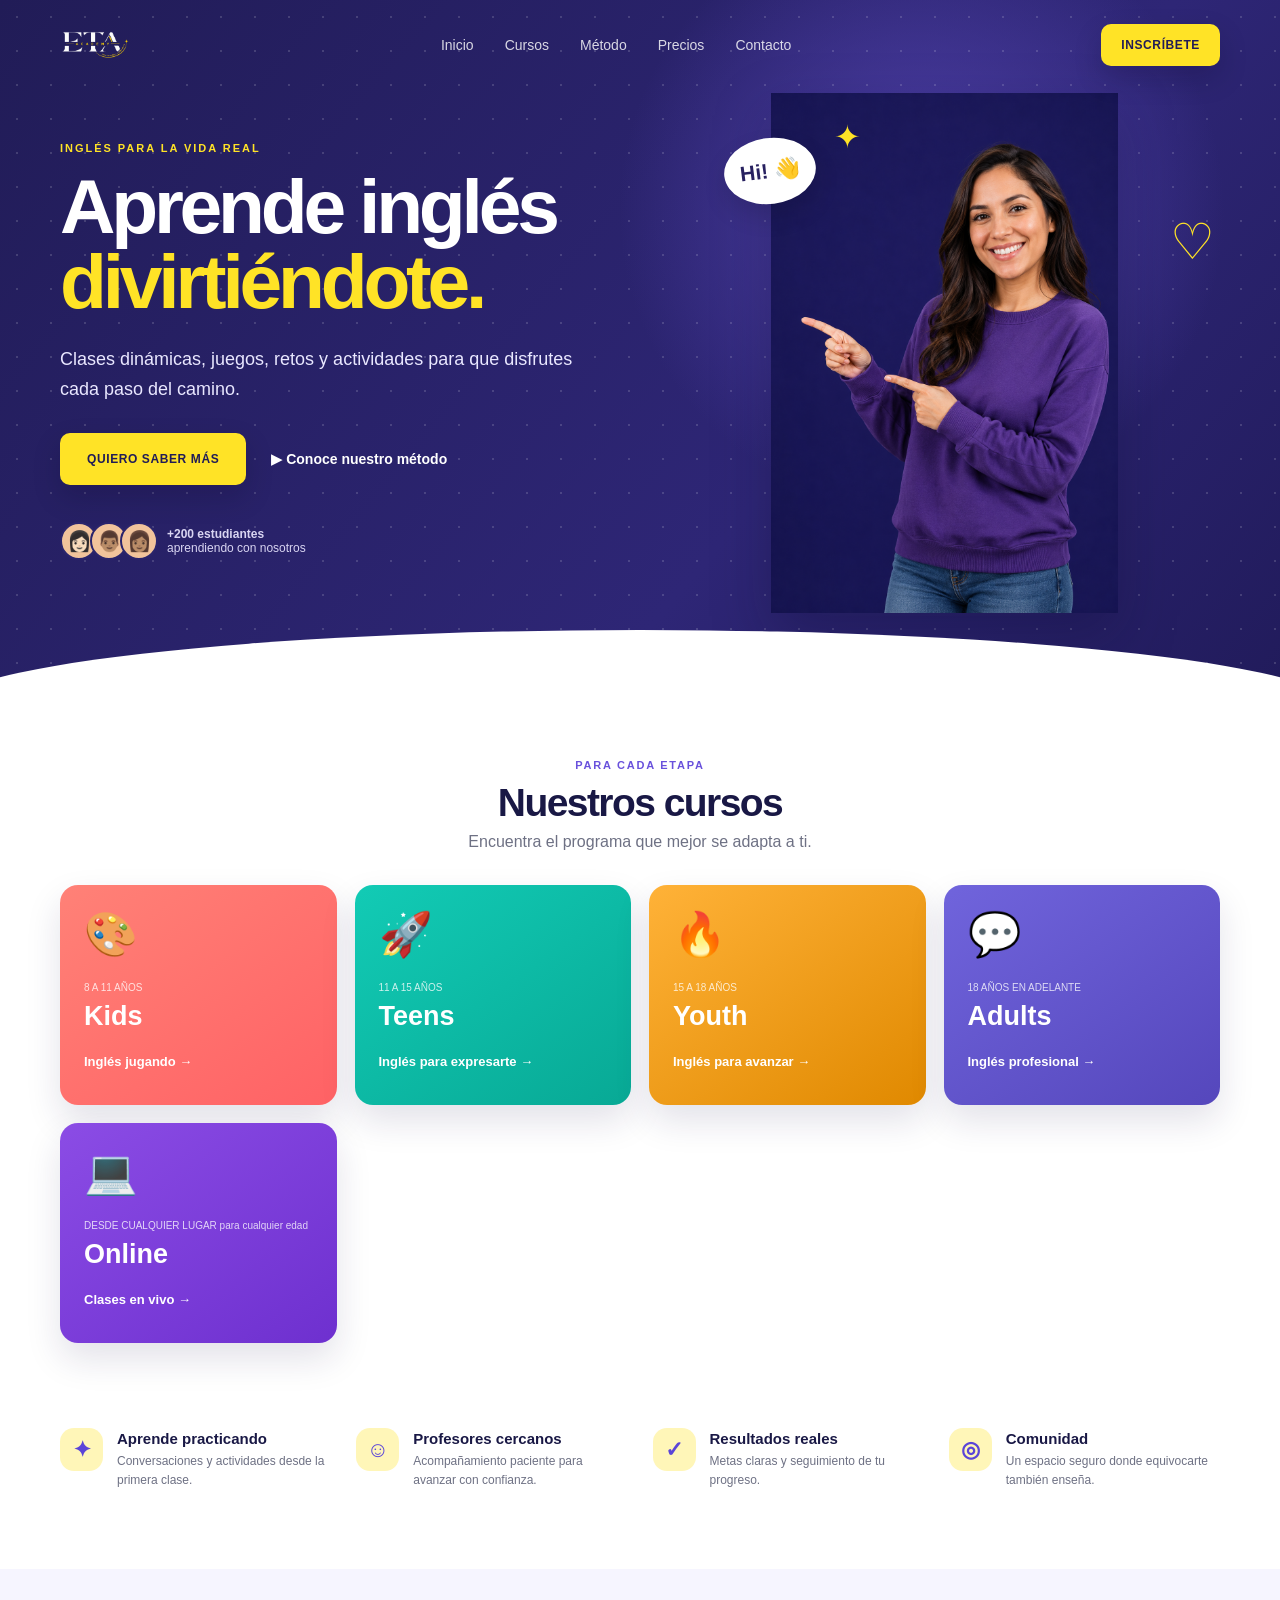
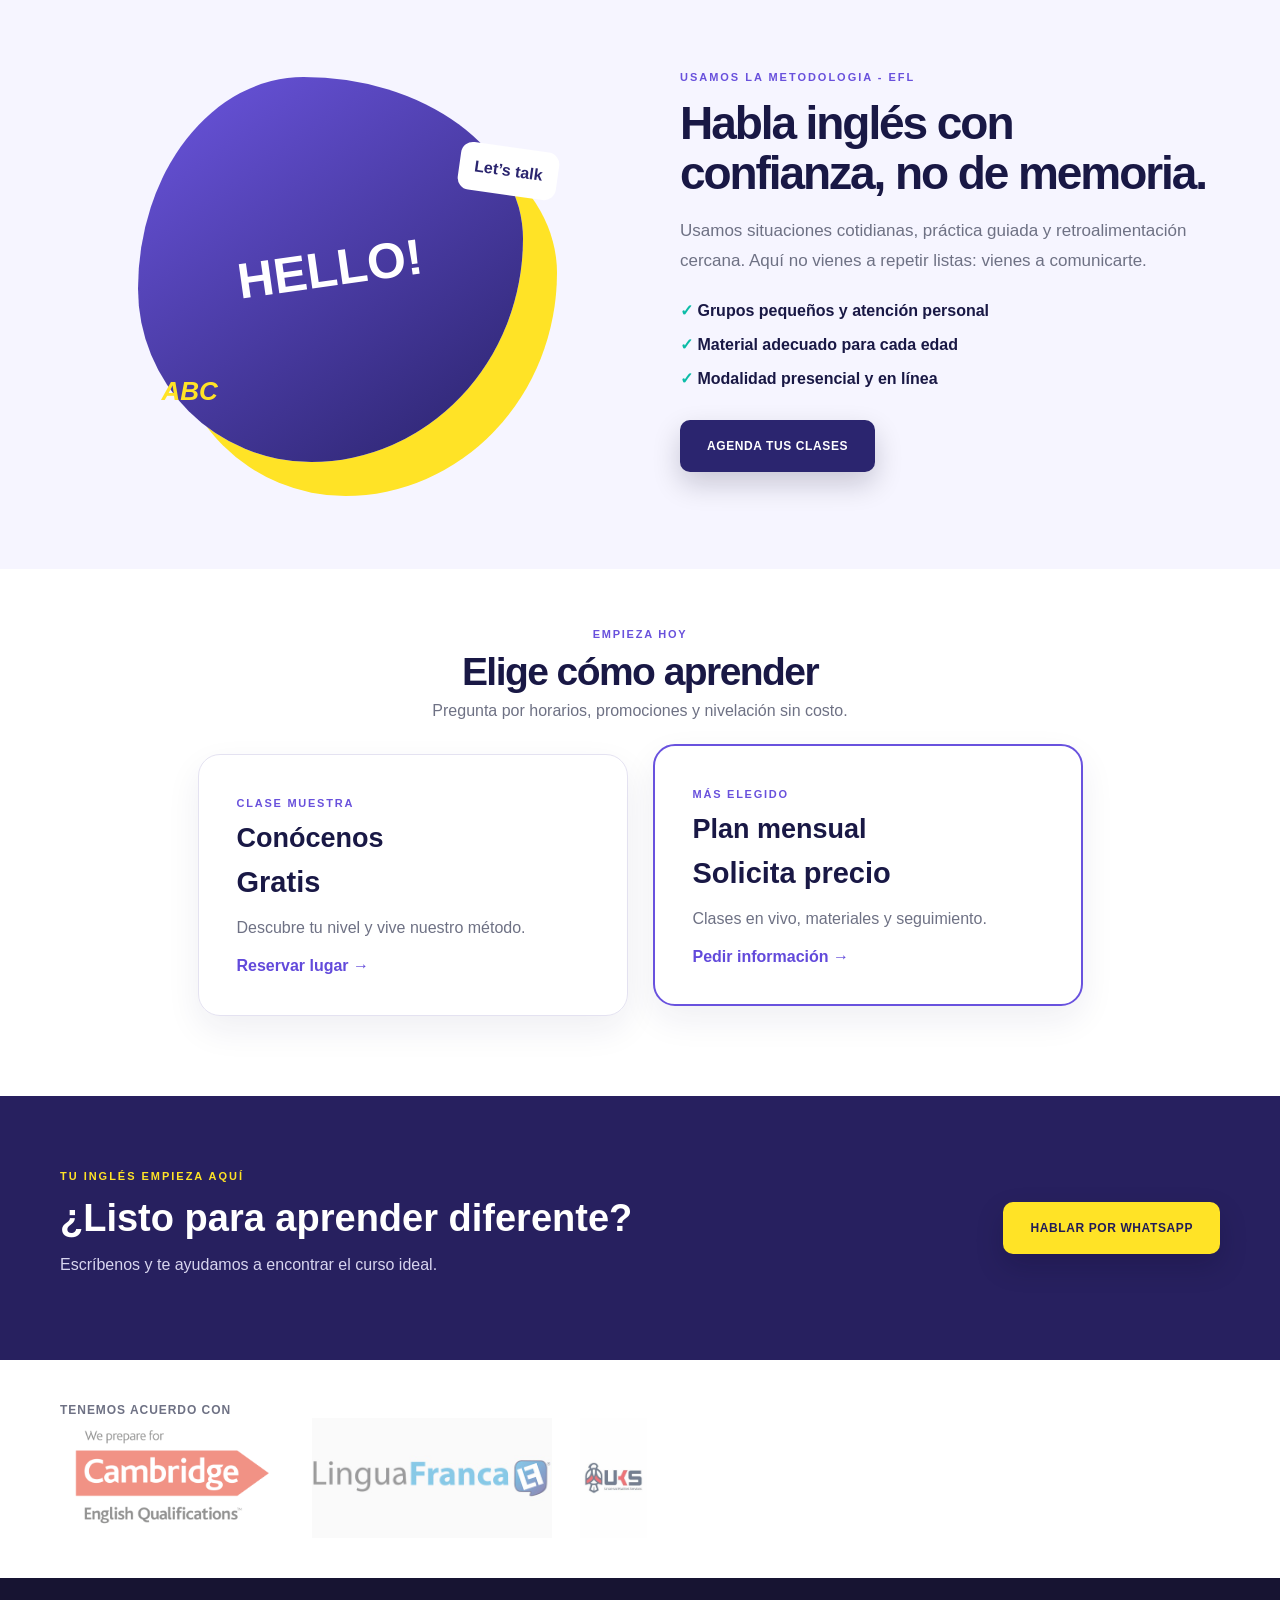
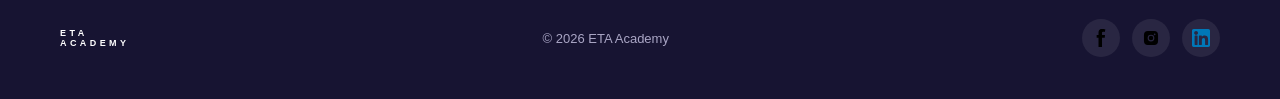
==== commit ca19e404: "updates logos" ====
--- a/index.html
+++ b/index.html
@@ -13,7 +13,9 @@
 <body>
   <header class="hero" id="inicio">
     <nav class="nav shell">
-      <a class="brand" href="#inicio"><b>ETA</b><span>ACADEMY</span></a>
+      <a class="brand" href="#inicio">
+        <img src="assets/logo/eta-logo.png" alt="ETA Logo">
+      </a>
       <button class="menu" aria-label="Abrir menú" aria-expanded="false">☰</button>
       <div class="links">
         <a href="#inicio">Inicio</a><a href="#cursos">Cursos</a><a href="#metodo">Método</a>
--- a/css/styles.css
+++ b/css/styles.css
@@ -55,10 +55,12 @@
   font-weight: 700;
   letter-spacing: 0.38em;
 }
-.brand b {
-  font-size: 27px;
-  letter-spacing: 0.08em;
-}
+.brand img {
+  height: 40px;
+  width: auto;
+  display: block;
+}
+
 .links {
   display: flex;
   gap: 31px;
@@ -508,12 +510,12 @@
 .partners-grid {
   display: flex;
   align-items: center;
-  justify-content: flex-end;
+  justify-content: flex;
   flex-wrap: wrap;
   gap: 28px;
 }
 .partners-grid img {
-  height: 90px;
+  height: 120px;
   width: auto;
   object-fit: contain;
   opacity: .6;
